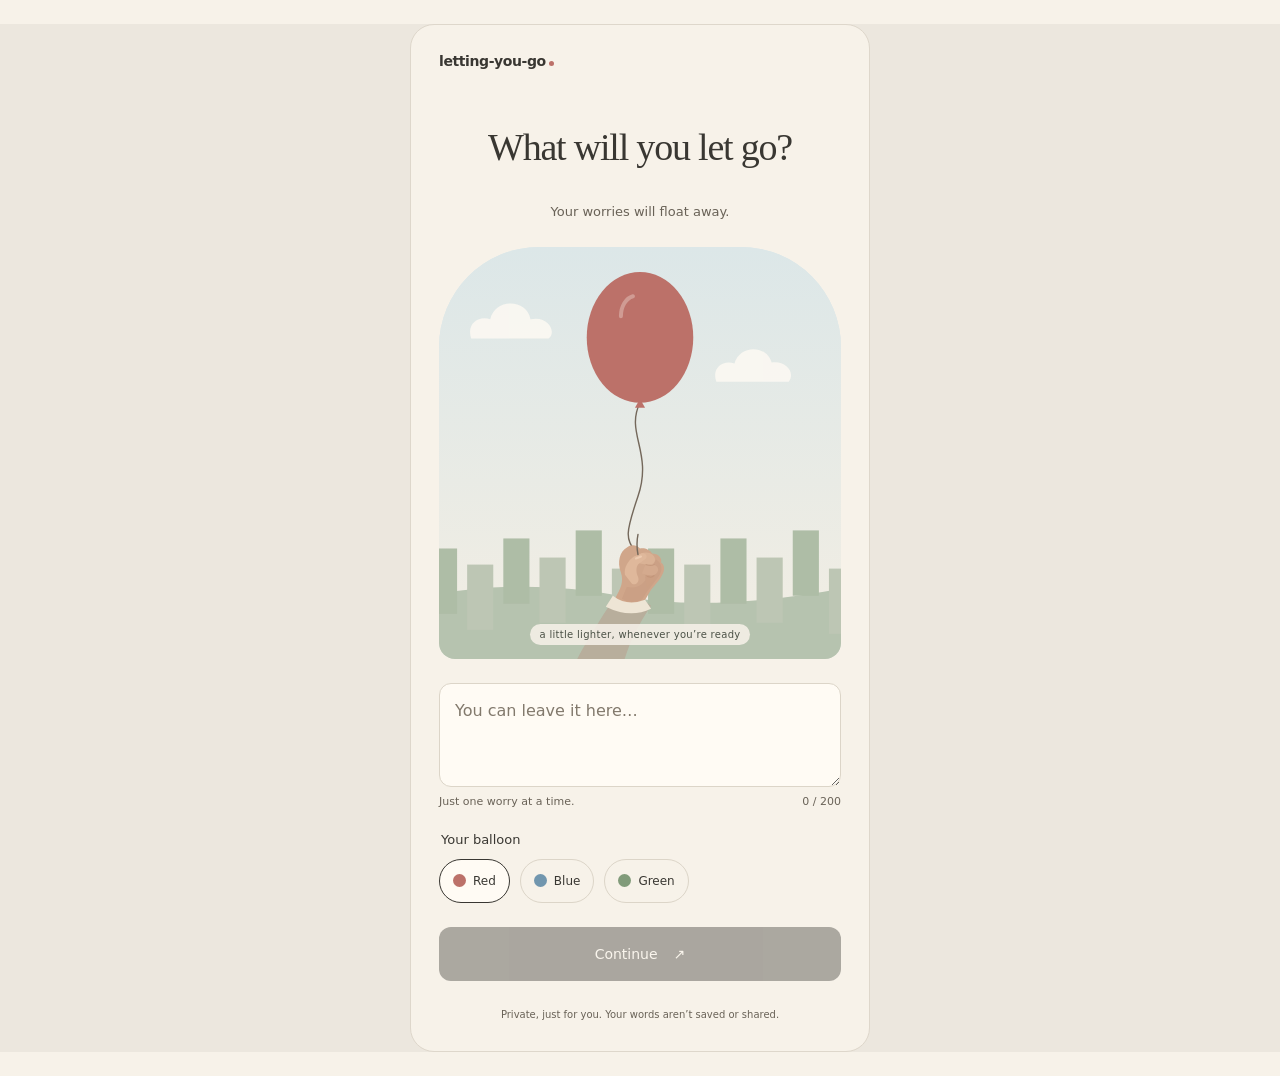
==== index.html @ f12618ca "Add letting-you-go web prototype" ====
<!doctype html>
<html lang="en">
<head>
  <meta charset="utf-8">
  <meta name="viewport" content="width=device-width, initial-scale=1, viewport-fit=cover">
  <meta name="theme-color" content="#f7f2e9">
  <meta name="description" content="A quiet moment to write a worry and let it go.">
  <title>letting-you-go</title>
  <link rel="icon" href="data:,">
  <link rel="stylesheet" href="styles.css">
</head>
<body>
<main class="app">
  <header><a href="./" aria-label="letting-you-go, start again">letting-you-go<span class="brand-dot"></span></a></header>
  <section class="intro"><h1 id="heading" tabindex="-1">What will you let go?</h1><p id="subtitle">Your worries will float away.</p></section>
  <div class="scene" id="scene" role="img" aria-label="A hand holds a small red balloon above a quiet landscape.">
    <svg viewBox="0 0 400 410" aria-hidden="true" focusable="false">
      <defs><linearGradient id="sky" x2="0" y2="1"><stop stop-color="#dce7e8"/><stop offset="1" stop-color="#f3eee3"/></linearGradient></defs>
      <rect width="400" height="410" fill="url(#sky)"/>
      <g id="clouds" fill="#fffbf4" opacity=".8"><path d="M32 91c-5-15 8-23 19-19 5-22 37-20 40 0 19-4 26 14 18 19z"/><path d="M276 134c-5-13 6-22 18-18 5-19 32-19 37-1 14-2 24 10 17 19z"/></g>
      <g id="landscape"></g>
      <g id="balloon" fill="none"><path d="M200 155 C185 185 213 204 198 248 S187 289 199 310" stroke="#74685b" stroke-width="1.4"/><ellipse id="balloon-body" cx="200" cy="90" rx="53" ry="65" fill="#bc7169"/><path id="balloon-knot" d="m200 151-5 9h10z" fill="#bc7169"/><path d="M181 69c0-10 5-18 12-20" stroke="#fffbf4" stroke-width="4" stroke-linecap="round" opacity=".3"/><foreignObject x="158" y="40" width="84" height="102"><div xmlns="http://www.w3.org/1999/xhtml" id="balloon-text-box"><div id="balloon-preview"></div></div></foreignObject></g>
      <g id="arm" stroke-linecap="round" stroke-linejoin="round">
        <!-- Relaxed three-quarter grip: a soft palm and loosely curled fingers. -->
        <path d="M128 430C141 400 156 378 173 351L190 341 211 357C194 382 184 406 180 430Z" fill="#b8ae9c"/>
        <!-- The diagonal contour avoids the horizontal knuckle line of a clenched fist. -->
        <path d="M175 350C181 340 184 333 181 324C177 313 180 303 187 299C191 296 196 296 200 300C204 299 210 301 212 305C218 305 222 309 221 314C226 318 224 324 220 330L211 341 204 353C195 360 184 357 175 350Z" fill="#d0a68a"/>
        <path d="M216 311C224 316 222 324 217 330L207 343 202 351Q190 356 182 350L187 338Q198 341 205 332Z" fill="#bd9177" opacity=".28"/>
        <!-- Nested curved folds describe fingers resting against the palm. -->
        <path d="M201 305C208 302 215 306 215 311C215 315 211 317 206 316L200 315" fill="#dab295"/>
        <path d="M205 317C213 314 219 317 218 322C217 326 213 328 207 326L202 325" fill="#d4aa8e"/>
        <path d="M205 328C212 326 216 328 213 333L207 339" fill="#cca084"/>
        <path d="M206 316Q211 318 214 316M206 327Q211 330 214 327" fill="none" stroke="#b98b70" stroke-width="1" opacity=".5"/>
        <!-- A lightly bent thumb meets the curled index finger without squeezing. -->
        <path d="M185 326C184 319 188 312 194 308L201 305C205 304 208 307 206 310L198 316C196 319 196 324 198 328C200 333 196 337 192 335" fill="#dfb89b"/>
        <path d="M196 310L201 308" stroke="#edcbb0" stroke-width="2"/>
        <path d="M198 286Q196 296 198 306" fill="none" stroke="#74685b" stroke-width="1.4"/>
        <path d="M173 347Q187 358 205 351L211 360Q190 370 166 358Z" fill="#eee5d5"/>
      </g>
    </svg>
    <span class="scene-caption" id="scene-caption">a little lighter, whenever you’re ready</span>
  </div>
  <section id="write-panel" class="panel">
    <label for="worry" class="sr-only">Your worry</label>
    <textarea id="worry" rows="3" placeholder="You can leave it here…" autocomplete="off" spellcheck="false" aria-describedby="count privacy"></textarea>
    <div class="field-footer"><span>Just one worry at a time.</span><span id="count">0 / 200</span></div>
    <fieldset><legend>Your balloon</legend><div class="colours"><label><input type="radio" name="colour" value="red" checked><span class="swatch red"></span>Red</label><label><input type="radio" name="colour" value="blue"><span class="swatch blue"></span>Blue</label><label><input type="radio" name="colour" value="green"><span class="swatch green"></span>Green</label></div></fieldset>
    <button id="continue" class="primary" disabled>Continue <span aria-hidden="true">↗</span></button>
  </section>
  <section id="hold-panel" class="panel" hidden><p class="guidance" id="hold-guidance">Press and hold. Lift your finger when you’re ready.</p><button id="hold" class="primary hold" aria-describedby="hold-guidance">Hold your balloon</button><button id="edit" class="text-button">Back to your words</button></section>
  <section id="journey-panel" class="panel" hidden><p id="message" class="reflection" aria-live="polite" aria-atomic="true"></p><button id="end" class="text-button">End this journey</button><button id="restart" class="primary" hidden>Release another worry <span aria-hidden="true">↗</span></button></section>
  <footer id="privacy">Private, just for you. Your words aren’t saved or shared.</footer>
  <noscript>This experience needs JavaScript enabled. Your words are never submitted.</noscript>
</main>
<script type="module" src="js/app.js"></script>
</body>
</html>
---- styles.css ----
:root{color-scheme:light;--paper:#f7f2e9;--ink:#393732;--muted:#696257;--line:#dcd5c8;--red:#bc7169;--blue:#7196ae;--green:#819b7a;font-family:system-ui,-apple-system,BlinkMacSystemFont,"Segoe UI",sans-serif;color:var(--ink);background:var(--paper)}*{box-sizing:border-box}body{margin:0}button,textarea,input{font:inherit}button,a,input,textarea{-webkit-tap-highlight-color:transparent}button{cursor:pointer}button:disabled{cursor:default;opacity:.4}[hidden]{display:none!important}.app{width:min(100%,460px);margin:auto;padding:24px 24px max(24px,env(safe-area-inset-bottom));min-height:100svh}header{display:flex;align-items:center;justify-content:space-between;gap:12px;margin-bottom:36px}header a{font-size:14px;letter-spacing:-.4px;text-decoration:none;color:inherit;font-weight:600;white-space:nowrap}.brand-dot{display:inline-block;width:5px;height:5px;background:var(--red);border-radius:50%;margin-left:3px}.edition{font-size:10px;color:var(--muted);text-align:right}.intro{text-align:center}.eyebrow{font-size:10px;letter-spacing:2px;color:var(--muted);margin:0 0 12px}h1{font-family:Georgia,"Times New Roman",serif;font-weight:400;font-size:clamp(30px,8vw,38px);line-height:1.12;letter-spacing:-1.2px;margin:0 0 12px}#subtitle{font-size:13px;line-height:1.6;margin:0 0 24px;color:var(--muted)}.scene{position:relative;border-radius:100px 100px 16px 16px;overflow:hidden;background:#dce7e8;isolation:isolate}.scene svg{display:block;width:100%;height:auto}.scene-caption{position:absolute;bottom:14px;left:12px;right:12px;text-align:center;font-size:10px;color:#4b5146;letter-spacing:.3px;background:#f7f2e9dd;border-radius:12px;padding:5px 9px;width:fit-content;max-width:calc(100% - 24px);margin:auto}.panel{margin-top:24px}label,legend{font-size:13px;font-weight:500}textarea{display:block;resize:vertical;width:100%;min-height:100px;margin-top:10px;padding:15px;border:1px solid var(--line);border-radius:12px;background:#fffbf4;color:var(--ink);line-height:1.5;font-size:16px}textarea::placeholder{color:#82796c}.field-footer{display:flex;justify-content:space-between;gap:10px;font-size:11px;color:var(--muted);margin-top:8px}fieldset{border:0;padding:0;margin:24px 0}legend{margin-bottom:12px}.colours{display:flex;gap:10px;flex-wrap:wrap}.colours label{position:relative;display:flex;gap:7px;align-items:center;padding:10px 13px;border:1px solid var(--line);border-radius:30px;min-height:44px;cursor:pointer;font-size:12px}.colours label:has(:checked){border-color:var(--ink);background:#fffbf4}.colours input{position:absolute;opacity:0;width:1px;height:1px}.swatch{width:13px;height:13px;border-radius:50%}.red{background:var(--red)}.blue{background:var(--blue)}.green{background:var(--green)}.primary{width:100%;border:0;border-radius:12px;min-height:54px;padding:15px 20px;background:var(--ink);color:#fffbf4;font-size:14px;font-weight:500;display:flex;justify-content:center;align-items:center;gap:16px}.primary:active,.hold.is-holding{background:#625d53}.hold{touch-action:none;user-select:none;-webkit-user-select:none;-webkit-touch-callout:none}.text-button{display:block;border:0;background:none;color:var(--muted);text-decoration:underline;text-underline-offset:4px;min-height:44px;padding:12px;margin:4px auto;font-size:12px}.guidance{font-size:13px;line-height:1.6;text-align:center;color:var(--muted);margin:0 0 18px}.reflection{font-family:Georgia,"Times New Roman",serif;font-size:23px;line-height:1.5;text-align:center;margin:26px 0;min-height:104px}footer{text-align:center;font-size:10px;line-height:1.7;color:var(--muted);padding-top:25px}button:focus-visible,a:focus-visible,textarea:focus-visible,.colours label:has(:focus-visible){outline:3px solid #716448;outline-offset:4px}#arm{opacity:1;transition:opacity 1s ease}body[data-travelling="true"] #arm{opacity:0}#landscape{transition:opacity .6s ease}#heading:focus{outline:none}@media(min-width:600px){body{background:#ece7de}.app{margin:24px auto;background:var(--paper);border:1px solid #ded7cb;border-radius:24px;padding:28px;min-height:calc(100svh - 48px)}}@media(max-width:350px){.app{padding-inline:16px}.edition{display:none}}@media(prefers-reduced-motion:reduce){#arm,#landscape{transition-duration:.2s}}

/* Keep the hold control stationary when its heading changes. */
h1{min-height:2.24em;display:flex;align-items:center;justify-content:center}.scene-layer{transition:opacity .8s ease}

/* Sentence breaks preserve the approved copy while giving each thought space. */
.reflection{white-space:pre-line;font-size:21px;line-height:1.55}

.sr-only{position:absolute;width:1px;height:1px;padding:0;margin:-1px;overflow:hidden;clip-path:inset(50%);white-space:nowrap;border:0}

.hold.is-holding{background:#586e54;box-shadow:inset 0 0 0 3px #f7f2e9,0 0 0 3px #586e54;color:#fff;font-weight:700}
#balloon-text-box,.balloon-text-box{width:84px;height:102px;display:flex;align-items:center;justify-content:center;overflow:hidden;text-align:center;color:#25231f;font-family:system-ui,sans-serif;line-height:1.15}
#balloon-preview,.balloon-preview{font-family:"Bradley Hand","Segoe Print","Chalkboard SE","Comic Sans MS",cursive;width:100%;flex-shrink:0;overflow-wrap:anywhere;white-space:normal;padding:2px}
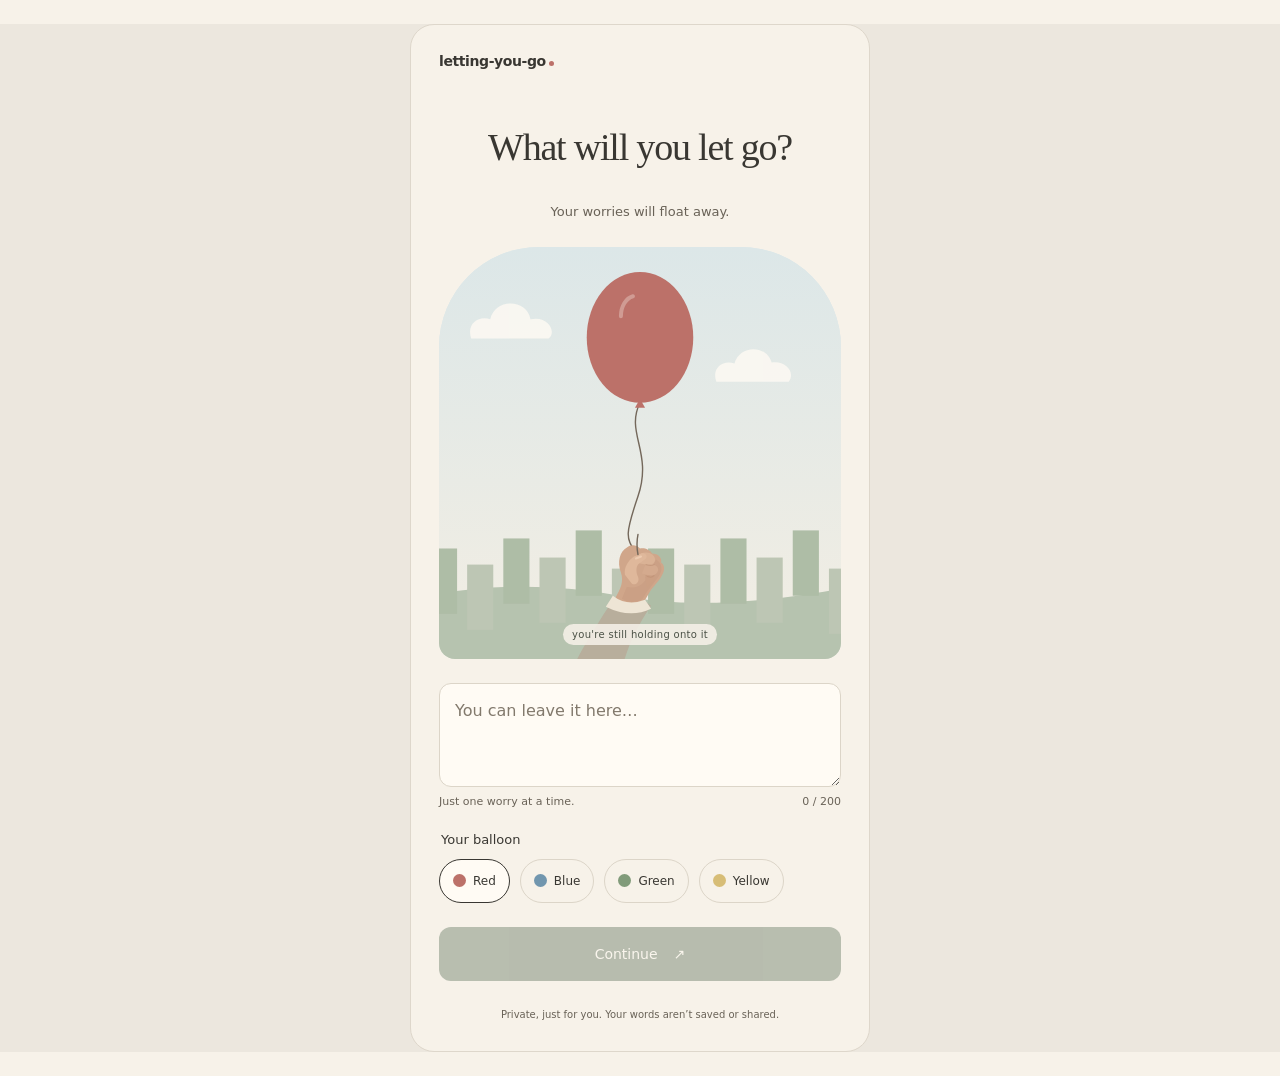
==== commit 650638c1: "Refine journey pacing, messages, and balloon styling" ====
--- a/index.html
+++ b/index.html
@@ -38,13 +38,13 @@
         <path d="M173 347Q187 358 205 351L211 360Q190 370 166 358Z" fill="#eee5d5"/>
       </g>
     </svg>
-    <span class="scene-caption" id="scene-caption">a little lighter, whenever you’re ready</span>
+    <span class="scene-caption" id="scene-caption">you're still holding onto it</span>
   </div>
   <section id="write-panel" class="panel">
     <label for="worry" class="sr-only">Your worry</label>
     <textarea id="worry" rows="3" placeholder="You can leave it here…" autocomplete="off" spellcheck="false" aria-describedby="count privacy"></textarea>
     <div class="field-footer"><span>Just one worry at a time.</span><span id="count">0 / 200</span></div>
-    <fieldset><legend>Your balloon</legend><div class="colours"><label><input type="radio" name="colour" value="red" checked><span class="swatch red"></span>Red</label><label><input type="radio" name="colour" value="blue"><span class="swatch blue"></span>Blue</label><label><input type="radio" name="colour" value="green"><span class="swatch green"></span>Green</label></div></fieldset>
+    <fieldset><legend>Your balloon</legend><div class="colours"><label><input type="radio" name="colour" value="red" checked><span class="swatch red"></span>Red</label><label><input type="radio" name="colour" value="blue"><span class="swatch blue"></span>Blue</label><label><input type="radio" name="colour" value="green"><span class="swatch green"></span>Green</label><label><input type="radio" name="colour" value="yellow"><span class="swatch yellow"></span>Yellow</label></div></fieldset>
     <button id="continue" class="primary" disabled>Continue <span aria-hidden="true">↗</span></button>
   </section>
   <section id="hold-panel" class="panel" hidden><p class="guidance" id="hold-guidance">Press and hold. Lift your finger when you’re ready.</p><button id="hold" class="primary hold" aria-describedby="hold-guidance">Hold your balloon</button><button id="edit" class="text-button">Back to your words</button></section>
--- a/styles.css
+++ b/styles.css
@@ -1,13 +1,15 @@
-:root{color-scheme:light;--paper:#f7f2e9;--ink:#393732;--muted:#696257;--line:#dcd5c8;--red:#bc7169;--blue:#7196ae;--green:#819b7a;font-family:system-ui,-apple-system,BlinkMacSystemFont,"Segoe UI",sans-serif;color:var(--ink);background:var(--paper)}*{box-sizing:border-box}body{margin:0}button,textarea,input{font:inherit}button,a,input,textarea{-webkit-tap-highlight-color:transparent}button{cursor:pointer}button:disabled{cursor:default;opacity:.4}[hidden]{display:none!important}.app{width:min(100%,460px);margin:auto;padding:24px 24px max(24px,env(safe-area-inset-bottom));min-height:100svh}header{display:flex;align-items:center;justify-content:space-between;gap:12px;margin-bottom:36px}header a{font-size:14px;letter-spacing:-.4px;text-decoration:none;color:inherit;font-weight:600;white-space:nowrap}.brand-dot{display:inline-block;width:5px;height:5px;background:var(--red);border-radius:50%;margin-left:3px}.edition{font-size:10px;color:var(--muted);text-align:right}.intro{text-align:center}.eyebrow{font-size:10px;letter-spacing:2px;color:var(--muted);margin:0 0 12px}h1{font-family:Georgia,"Times New Roman",serif;font-weight:400;font-size:clamp(30px,8vw,38px);line-height:1.12;letter-spacing:-1.2px;margin:0 0 12px}#subtitle{font-size:13px;line-height:1.6;margin:0 0 24px;color:var(--muted)}.scene{position:relative;border-radius:100px 100px 16px 16px;overflow:hidden;background:#dce7e8;isolation:isolate}.scene svg{display:block;width:100%;height:auto}.scene-caption{position:absolute;bottom:14px;left:12px;right:12px;text-align:center;font-size:10px;color:#4b5146;letter-spacing:.3px;background:#f7f2e9dd;border-radius:12px;padding:5px 9px;width:fit-content;max-width:calc(100% - 24px);margin:auto}.panel{margin-top:24px}label,legend{font-size:13px;font-weight:500}textarea{display:block;resize:vertical;width:100%;min-height:100px;margin-top:10px;padding:15px;border:1px solid var(--line);border-radius:12px;background:#fffbf4;color:var(--ink);line-height:1.5;font-size:16px}textarea::placeholder{color:#82796c}.field-footer{display:flex;justify-content:space-between;gap:10px;font-size:11px;color:var(--muted);margin-top:8px}fieldset{border:0;padding:0;margin:24px 0}legend{margin-bottom:12px}.colours{display:flex;gap:10px;flex-wrap:wrap}.colours label{position:relative;display:flex;gap:7px;align-items:center;padding:10px 13px;border:1px solid var(--line);border-radius:30px;min-height:44px;cursor:pointer;font-size:12px}.colours label:has(:checked){border-color:var(--ink);background:#fffbf4}.colours input{position:absolute;opacity:0;width:1px;height:1px}.swatch{width:13px;height:13px;border-radius:50%}.red{background:var(--red)}.blue{background:var(--blue)}.green{background:var(--green)}.primary{width:100%;border:0;border-radius:12px;min-height:54px;padding:15px 20px;background:var(--ink);color:#fffbf4;font-size:14px;font-weight:500;display:flex;justify-content:center;align-items:center;gap:16px}.primary:active,.hold.is-holding{background:#625d53}.hold{touch-action:none;user-select:none;-webkit-user-select:none;-webkit-touch-callout:none}.text-button{display:block;border:0;background:none;color:var(--muted);text-decoration:underline;text-underline-offset:4px;min-height:44px;padding:12px;margin:4px auto;font-size:12px}.guidance{font-size:13px;line-height:1.6;text-align:center;color:var(--muted);margin:0 0 18px}.reflection{font-family:Georgia,"Times New Roman",serif;font-size:23px;line-height:1.5;text-align:center;margin:26px 0;min-height:104px}footer{text-align:center;font-size:10px;line-height:1.7;color:var(--muted);padding-top:25px}button:focus-visible,a:focus-visible,textarea:focus-visible,.colours label:has(:focus-visible){outline:3px solid #716448;outline-offset:4px}#arm{opacity:1;transition:opacity 1s ease}body[data-travelling="true"] #arm{opacity:0}#landscape{transition:opacity .6s ease}#heading:focus{outline:none}@media(min-width:600px){body{background:#ece7de}.app{margin:24px auto;background:var(--paper);border:1px solid #ded7cb;border-radius:24px;padding:28px;min-height:calc(100svh - 48px)}}@media(max-width:350px){.app{padding-inline:16px}.edition{display:none}}@media(prefers-reduced-motion:reduce){#arm,#landscape{transition-duration:.2s}}
+:root{color-scheme:light;--paper:#f7f2e9;--ink:#393732;--muted:#696257;--line:#dcd5c8;--red:#bc7169;--blue:#7196ae;--green:#819b7a;font-family:system-ui,-apple-system,BlinkMacSystemFont,"Segoe UI",sans-serif;color:var(--ink);background:var(--paper)}*{box-sizing:border-box}body{margin:0}button,textarea,input{font:inherit}button,a,input,textarea{-webkit-tap-highlight-color:transparent}button{cursor:pointer}button:disabled{cursor:default;opacity:.4}[hidden]{display:none!important}.app{width:min(100%,460px);margin:auto;padding:24px 24px max(24px,env(safe-area-inset-bottom));min-height:100svh}header{display:flex;align-items:center;justify-content:space-between;gap:12px;margin-bottom:36px}header a{font-size:14px;letter-spacing:-.4px;text-decoration:none;color:inherit;font-weight:600;white-space:nowrap}.brand-dot{display:inline-block;width:5px;height:5px;background:var(--red);border-radius:50%;margin-left:3px}.edition{font-size:10px;color:var(--muted);text-align:right}.intro{text-align:center}.eyebrow{font-size:10px;letter-spacing:2px;color:var(--muted);margin:0 0 12px}h1{font-family:Georgia,"Times New Roman",serif;font-weight:400;font-size:clamp(30px,8vw,38px);line-height:1.12;letter-spacing:-1.2px;margin:0 0 12px}#subtitle{font-size:13px;line-height:1.6;margin:0 0 24px;color:var(--muted)}.scene{position:relative;border-radius:100px 100px 16px 16px;overflow:hidden;background:#dce7e8;isolation:isolate}.scene svg{display:block;width:100%;height:auto}.scene-caption{position:absolute;bottom:14px;left:12px;right:12px;text-align:center;font-size:10px;color:#4b5146;letter-spacing:.3px;background:#f7f2e9dd;border-radius:12px;padding:5px 9px;width:fit-content;max-width:calc(100% - 24px);margin:auto}.panel{margin-top:24px}label,legend{font-size:13px;font-weight:500}textarea{display:block;resize:vertical;width:100%;min-height:100px;margin-top:10px;padding:15px;border:1px solid var(--line);border-radius:12px;background:#fffbf4;color:var(--ink);line-height:1.5;font-size:16px}textarea::placeholder{color:#82796c}.field-footer{display:flex;justify-content:space-between;gap:10px;font-size:11px;color:var(--muted);margin-top:8px}fieldset{border:0;padding:0;margin:24px 0}legend{margin-bottom:12px}.colours{display:flex;gap:10px;flex-wrap:wrap}.colours label{position:relative;display:flex;gap:7px;align-items:center;padding:10px 13px;border:1px solid var(--line);border-radius:30px;min-height:44px;cursor:pointer;font-size:12px}.colours label:has(:checked){border-color:var(--ink);background:#fffbf4}.colours input{position:absolute;opacity:0;width:1px;height:1px}.swatch{width:13px;height:13px;border-radius:50%}.red{background:var(--red)}.blue{background:var(--blue)}.green{background:var(--green)}.primary{width:100%;border:0;border-radius:12px;min-height:54px;padding:15px 20px;background:#596e58;color:#fffbf4;font-size:14px;font-weight:500;display:flex;justify-content:center;align-items:center;gap:16px}.primary:active{background:#485c47}.hold{touch-action:none;user-select:none;-webkit-user-select:none;-webkit-touch-callout:none}.text-button{display:block;border:0;background:none;color:var(--muted);text-decoration:underline;text-underline-offset:4px;min-height:44px;padding:12px;margin:4px auto;font-size:12px}.guidance{font-size:13px;line-height:1.6;text-align:center;color:var(--muted);margin:0 0 18px}.reflection{font-family:Georgia,"Times New Roman",serif;font-size:19px;line-height:1.6;text-align:center;margin:26px 0;min-height:104px}footer{text-align:center;font-size:10px;line-height:1.7;color:var(--muted);padding-top:25px}button:focus-visible,a:focus-visible,textarea:focus-visible,.colours label:has(:focus-visible){outline:3px solid #716448;outline-offset:4px}#arm{opacity:1;transition:opacity 1s ease}body[data-travelling="true"] #arm{opacity:0}#landscape{transition:opacity .6s ease}#heading:focus{outline:none}@media(min-width:600px){body{background:#ece7de}.app{margin:24px auto;background:var(--paper);border:1px solid #ded7cb;border-radius:24px;padding:28px;min-height:calc(100svh - 48px)}}@media(max-width:350px){.app{padding-inline:16px}.edition{display:none}}@media(prefers-reduced-motion:reduce){#arm,#landscape{transition-duration:.2s}}
 
 /* Keep the hold control stationary when its heading changes. */
 h1{min-height:2.24em;display:flex;align-items:center;justify-content:center}.scene-layer{transition:opacity .8s ease}
 
 /* Sentence breaks preserve the approved copy while giving each thought space. */
-.reflection{white-space:pre-line;font-size:21px;line-height:1.55}
+.reflection{white-space:pre-line;text-wrap:balance;font-size:19px;line-height:1.6}
 
 .sr-only{position:absolute;width:1px;height:1px;padding:0;margin:-1px;overflow:hidden;clip-path:inset(50%);white-space:nowrap;border:0}
 
 .hold.is-holding{background:#586e54;box-shadow:inset 0 0 0 3px #f7f2e9,0 0 0 3px #586e54;color:#fff;font-weight:700}
 #balloon-text-box,.balloon-text-box{width:84px;height:102px;display:flex;align-items:center;justify-content:center;overflow:hidden;text-align:center;color:#25231f;font-family:system-ui,sans-serif;line-height:1.15}
 #balloon-preview,.balloon-preview{font-family:"Bradley Hand","Segoe Print","Chalkboard SE","Comic Sans MS",cursive;width:100%;flex-shrink:0;overflow-wrap:anywhere;white-space:normal;padding:2px}
+
+.swatch.yellow{background:#d7bd76}
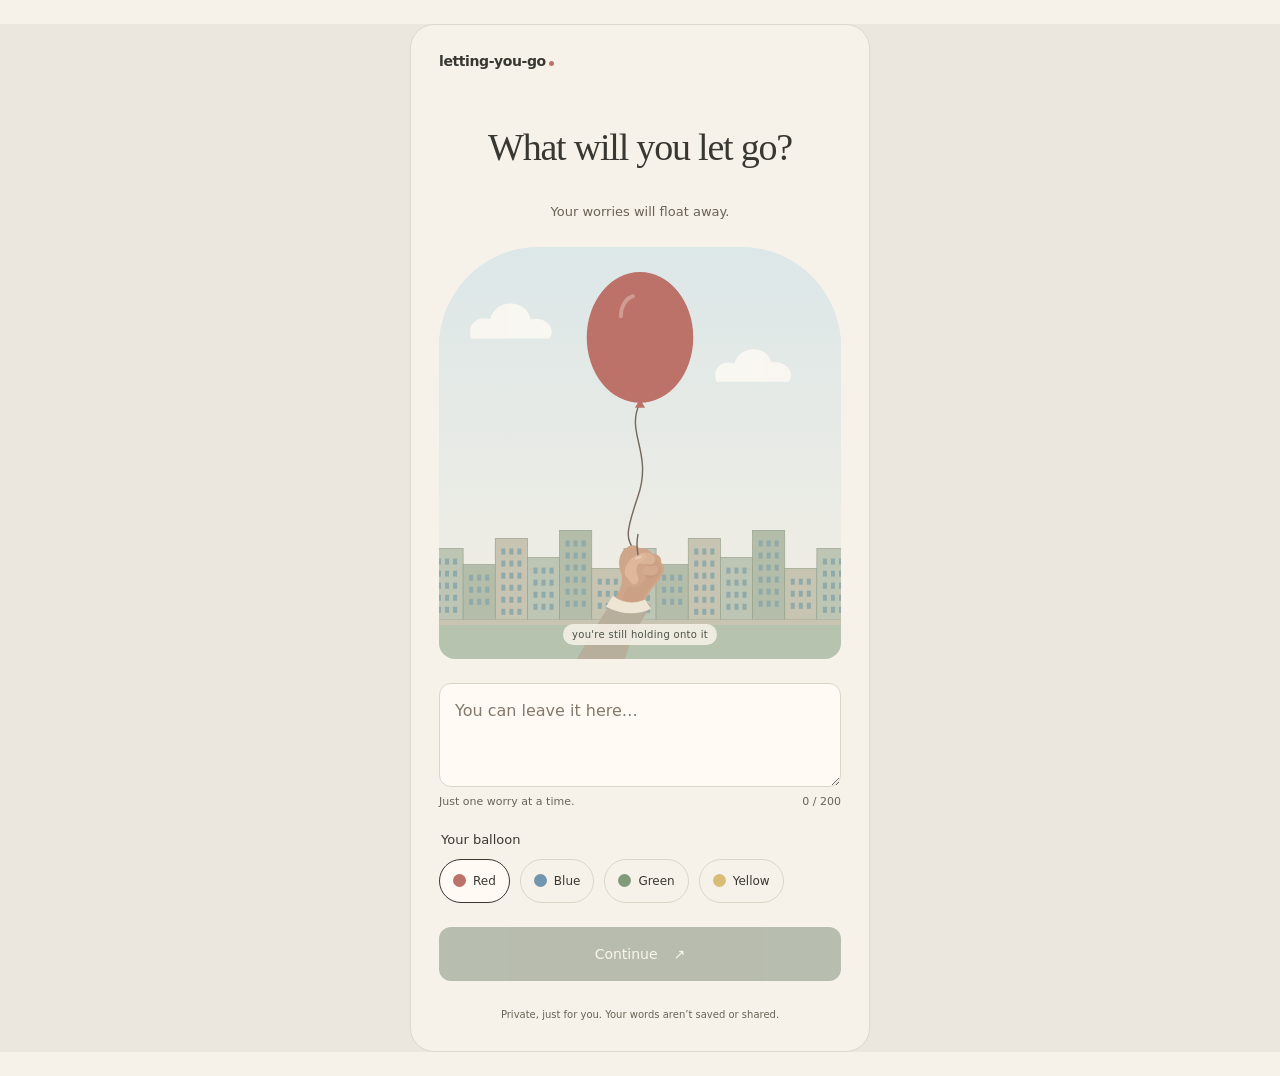
==== commit bc9b8fee: "Add transit landscapes and refine city artwork and animation timing" ====
--- a/index.html
+++ b/index.html
@@ -52,6 +52,6 @@
   <footer id="privacy">Private, just for you. Your words aren’t saved or shared.</footer>
   <noscript>This experience needs JavaScript enabled. Your words are never submitted.</noscript>
 </main>
-<script type="module" src="js/app.js"></script>
+<script type="module" src="js/app.js?v=transit-landscapes-4"></script>
 </body>
 </html>
